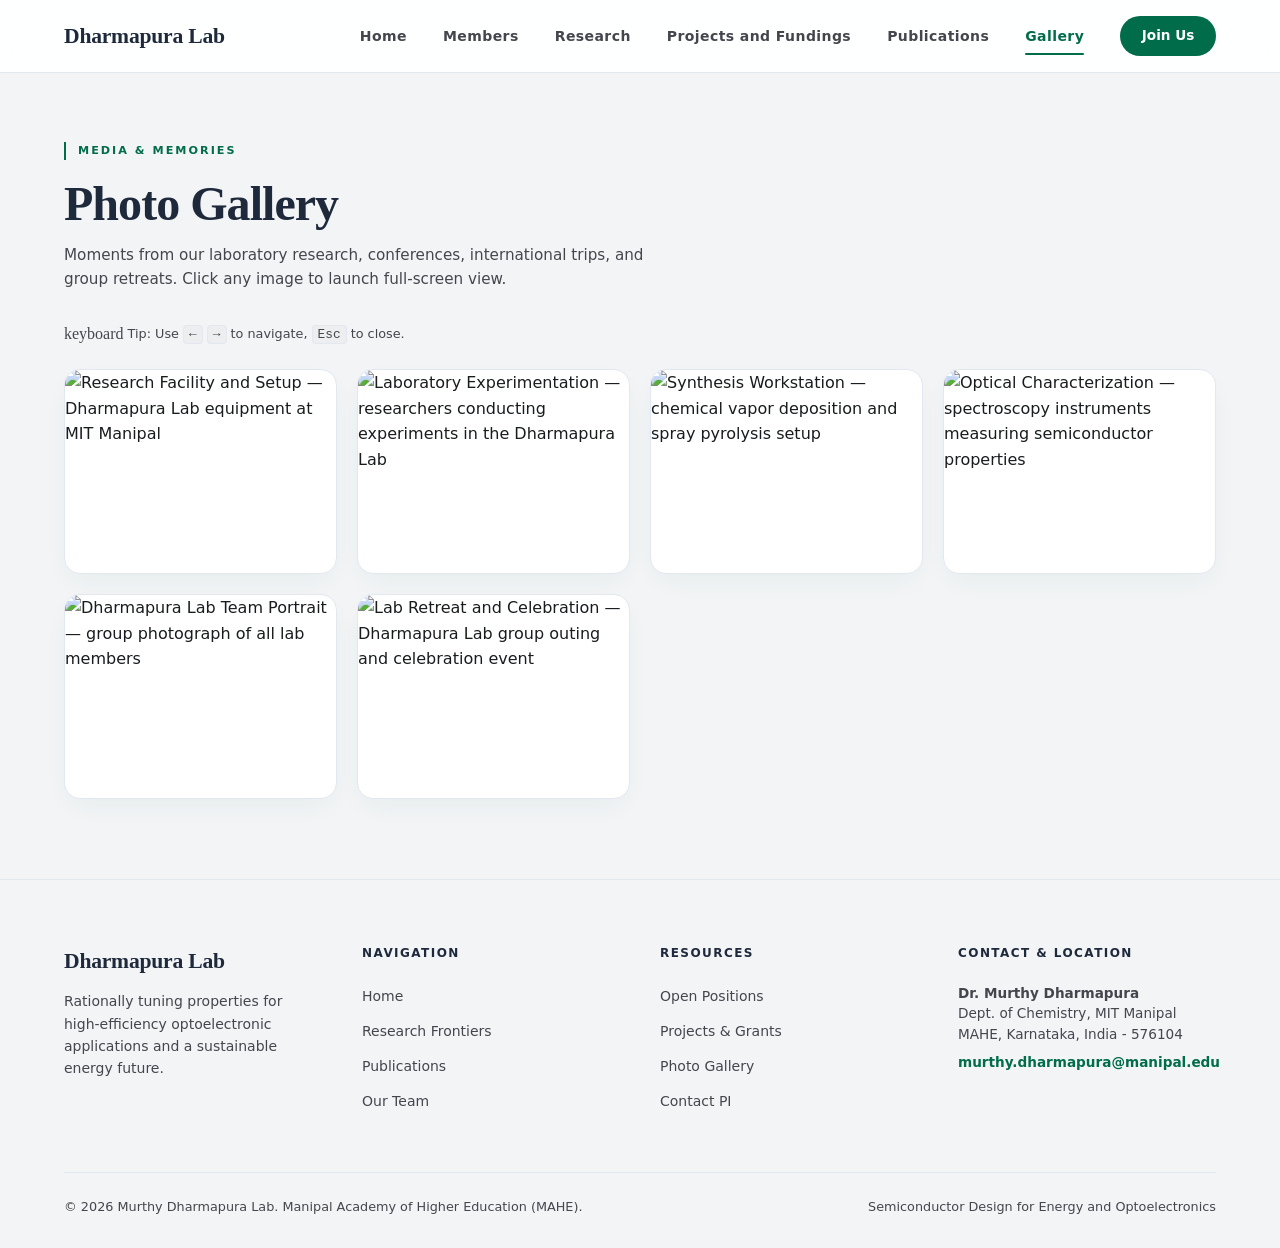
==== pages/gallery/index.html @ b6702433 "feat: initial commit — Dharmapura Lab website with full bug fixes, security hardening, and feature a" ====
<!DOCTYPE html>
<html lang="en">
<head>
  <meta charset="UTF-8"/>
  <meta name="viewport" content="width=device-width, initial-scale=1.0"/>
  <title>Gallery — Dharmapura Lab | MIT Manipal</title>
  <meta name="description" content="Photo gallery of Murthy Dharmapura's semiconductor research lab at MIT Manipal — lab activities, conferences, and team photos."/>

  <!-- Security Headers -->
  <meta http-equiv="Content-Security-Policy" content="default-src 'self'; script-src 'self' 'unsafe-inline'; style-src 'self' 'unsafe-inline' https://fonts.googleapis.com; font-src https://fonts.gstatic.com; img-src 'self' https://cdn.sanity.io data:; connect-src 'none'; frame-ancestors 'none';">
  <meta name="referrer" content="strict-origin-when-cross-origin">
  <meta http-equiv="X-Content-Type-Options" content="nosniff">

  <!-- Favicon -->
  <link rel="icon" href="data:image/svg+xml,<svg xmlns='http://www.w3.org/2000/svg' viewBox='0 0 100 100'><text y='.9em' font-size='90'>🔬</text></svg>">

  <link rel="stylesheet" href="../../design-system/academic-chic.css"/>
  <style>
    .gallery-grid-academic {
      display: grid;
      grid-template-columns: repeat(auto-fill, minmax(260px, 1fr));
      gap: 1.25rem;
      margin-top: 1.5rem;
    }
    .gallery-card {
      background: var(--paper-white);
      border: 1px solid var(--subtle-border);
      border-radius: var(--radius-xl);
      overflow: hidden;
      box-shadow: var(--academic-shadow);
      aspect-ratio: 4/3;
      cursor: zoom-in;
      position: relative;
      transition: all 0.35s ease;
    }
    .gallery-card:hover,
    .gallery-card:focus-within {
      transform: translateY(-4px);
      box-shadow: var(--academic-shadow-hover);
      border-color: rgba(0, 108, 74, 0.3);
    }
    .gallery-card img {
      width: 100%;
      height: 100%;
      object-fit: cover;
      transition: transform 0.5s ease;
      pointer-events: none;
    }
    .gallery-card:hover img,
    .gallery-card:focus-within img {
      transform: scale(1.05);
    }
    .gallery-caption-overlay {
      position: absolute;
      inset: 0;
      background: linear-gradient(180deg, transparent 40%, rgba(30, 41, 59, 0.85) 100%);
      color: white;
      padding: 1rem;
      display: flex;
      align-items: flex-end;
      font-size: 0.85rem;
      font-weight: 500;
      opacity: 0;
      transition: opacity 0.3s ease;
    }
    .gallery-card:hover .gallery-caption-overlay,
    .gallery-card:focus-within .gallery-caption-overlay {
      opacity: 1;
    }
    /* Lightbox nav buttons */
    .lightbox-nav-btn {
      position: absolute;
      top: 50%;
      transform: translateY(-50%);
      background: rgba(255, 255, 255, 0.15);
      color: white;
      border: none;
      border-radius: 50%;
      width: 52px;
      height: 52px;
      cursor: pointer;
      display: flex;
      align-items: center;
      justify-content: center;
      transition: background 0.2s ease;
      z-index: 1001;
    }
    .lightbox-nav-btn:hover { background: rgba(255, 255, 255, 0.3); }
    .lightbox-nav-btn.prev { left: 1rem; }
    .lightbox-nav-btn.next { right: 1rem; }
    @media (max-width: 600px) {
      .lightbox-nav-btn { display: none; }
    }
  </style>
</head>
<body>

  <header id="site-header"></header>

  <main id="main-content">
    <section class="section-padding" style="background: var(--bg-surface-low); padding-top: 8.5rem;">
      <div class="container">
        <span class="tag-label">MEDIA &amp; MEMORIES</span>
        <h1 class="display-lg" style="margin-bottom: 0.75rem;">Photo Gallery</h1>
        <p style="color: var(--on-surface-variant); font-size: 0.95rem; max-width: 600px; margin-bottom: 2rem;">
          Moments from our laboratory research, conferences, international trips, and group retreats. Click any image to launch full-screen view.
        </p>
        <p style="font-size: 0.8rem; color: var(--on-surface-variant); margin-bottom: 1.5rem;">
          <span class="material-symbols-outlined" style="font-size: 16px; vertical-align: middle;">keyboard</span>
          Tip: Use <kbd style="background: var(--bg-surface-container); border: 1px solid var(--subtle-border); border-radius: 4px; padding: 1px 5px;">←</kbd>
          <kbd style="background: var(--bg-surface-container); border: 1px solid var(--subtle-border); border-radius: 4px; padding: 1px 5px;">→</kbd>
          to navigate, <kbd style="background: var(--bg-surface-container); border: 1px solid var(--subtle-border); border-radius: 4px; padding: 1px 5px;">Esc</kbd> to close.
        </p>

        <div class="gallery-grid-academic" id="gallery-grid" role="list">

          <div class="gallery-card" role="listitem" tabindex="0"
               data-index="0"
               data-src="https://cdn.sanity.io/images/kmvatx6v/production/febb09772088d53293e16d1688579e74471a6ec9-13333x7500.png?rect=1667,157,9999,7343&auto=format"
               data-title="Research Facility &amp; Setup">
            <img src="https://cdn.sanity.io/images/kmvatx6v/production/febb09772088d53293e16d1688579e74471a6ec9-13333x7500.png?rect=1667,157,9999,7343&auto=format&w=500"
                 alt="Research Facility and Setup — Dharmapura Lab equipment at MIT Manipal" loading="lazy" />
            <div class="gallery-caption-overlay" aria-hidden="true">Research Facility &amp; Setup</div>
          </div>

          <div class="gallery-card" role="listitem" tabindex="0"
               data-index="1"
               data-src="https://cdn.sanity.io/images/kmvatx6v/production/5f4abe442d6075ab171caa278d6587e5a4b27db3-3242x1795.jpg?auto=format"
               data-title="Laboratory Experimentation">
            <img src="https://cdn.sanity.io/images/kmvatx6v/production/5f4abe442d6075ab171caa278d6587e5a4b27db3-3242x1795.jpg?auto=format&w=500"
                 alt="Laboratory Experimentation — researchers conducting experiments in the Dharmapura Lab" loading="lazy" />
            <div class="gallery-caption-overlay" aria-hidden="true">Laboratory Experimentation</div>
          </div>

          <div class="gallery-card" role="listitem" tabindex="0"
               data-index="2"
               data-src="https://cdn.sanity.io/images/kmvatx6v/production/893e2c91fac6068420e036d14072394b157c0f1d-4096x3072.jpg?rect=449,154,3319,2463&auto=format"
               data-title="Synthesis Workstation">
            <img src="https://cdn.sanity.io/images/kmvatx6v/production/893e2c91fac6068420e036d14072394b157c0f1d-4096x3072.jpg?rect=449,154,3319,2463&auto=format&w=500"
                 alt="Synthesis Workstation — chemical vapor deposition and spray pyrolysis setup" loading="lazy" />
            <div class="gallery-caption-overlay" aria-hidden="true">Synthesis Workstation</div>
          </div>

          <div class="gallery-card" role="listitem" tabindex="0"
               data-index="3"
               data-src="https://cdn.sanity.io/images/kmvatx6v/production/610e4b88500390cf65faca1cd68d4c21c7f9e786-4096x2967.jpg?auto=format"
               data-title="Optical Characterization">
            <img src="https://cdn.sanity.io/images/kmvatx6v/production/610e4b88500390cf65faca1cd68d4c21c7f9e786-4096x2967.jpg?auto=format&w=500"
                 alt="Optical Characterization — spectroscopy instruments measuring semiconductor properties" loading="lazy" />
            <div class="gallery-caption-overlay" aria-hidden="true">Optical Characterization</div>
          </div>

          <div class="gallery-card" role="listitem" tabindex="0"
               data-index="4"
               data-src="https://cdn.sanity.io/images/kmvatx6v/production/78c5cbc66dc3619f49a809a13ab6df6152ab093b-13333x7500.jpg?rect=1256,137,10645,7147&auto=format"
               data-title="Dharmapura Lab Team Portrait">
            <img src="https://cdn.sanity.io/images/kmvatx6v/production/78c5cbc66dc3619f49a809a13ab6df6152ab093b-13333x7500.jpg?rect=1256,137,10645,7147&auto=format&w=500"
                 alt="Dharmapura Lab Team Portrait — group photograph of all lab members" loading="lazy" />
            <div class="gallery-caption-overlay" aria-hidden="true">Dharmapura Lab Team Portrait</div>
          </div>

          <div class="gallery-card" role="listitem" tabindex="0"
               data-index="5"
               data-src="https://cdn.sanity.io/images/kmvatx6v/production/752c6a550edc5ead352f8d37d5605f6e815bed13-13333x7500.jpg?auto=format"
               data-title="Lab Retreat &amp; Celebration">
            <img src="https://cdn.sanity.io/images/kmvatx6v/production/752c6a550edc5ead352f8d37d5605f6e815bed13-13333x7500.jpg?auto=format&w=500"
                 alt="Lab Retreat and Celebration — Dharmapura Lab group outing and celebration event" loading="lazy" />
            <div class="gallery-caption-overlay" aria-hidden="true">Lab Retreat &amp; Celebration</div>
          </div>

        </div>
      </div>
    </section>
  </main>

  <!-- Interactive Lightbox Modal -->
  <div class="lightbox-modal" id="lightbox-modal" role="dialog" aria-modal="true" aria-label="Image viewer">
    <button class="lightbox-close" id="lightbox-close" aria-label="Close image viewer">
      <span class="material-symbols-outlined" style="font-size: 28px;" aria-hidden="true">close</span>
    </button>
    <button class="lightbox-nav-btn prev" id="lightbox-prev" aria-label="Previous image">
      <span class="material-symbols-outlined" style="font-size: 28px;" aria-hidden="true">chevron_left</span>
    </button>
    <div style="position: relative; display: flex; flex-direction: column; align-items: center; max-width: 90vw;">
      <img src="" alt="" class="lightbox-content" id="lightbox-img" />
      <div class="lightbox-caption" id="lightbox-caption" aria-live="polite"></div>
    </div>
    <button class="lightbox-nav-btn next" id="lightbox-next" aria-label="Next image">
      <span class="material-symbols-outlined" style="font-size: 28px;" aria-hidden="true">chevron_right</span>
    </button>
  </div>

  <footer id="site-footer"></footer>

  <script src="../../design-system/shared-nav.js"></script>
  <script>
    document.addEventListener('DOMContentLoaded', function() {
      var cards     = Array.from(document.querySelectorAll('.gallery-card'));
      var modal     = document.getElementById('lightbox-modal');
      var modalImg  = document.getElementById('lightbox-img');
      var caption   = document.getElementById('lightbox-caption');
      var closeBtn  = document.getElementById('lightbox-close');
      var prevBtn   = document.getElementById('lightbox-prev');
      var nextBtn   = document.getElementById('lightbox-next');
      var currentIndex = 0;

      // Allowed CDN origin for security
      var ALLOWED_ORIGIN = 'cdn.sanity.io';

      function isSafeUrl(url) {
        try {
          var parsed = new URL(url);
          return (parsed.protocol === 'https:' && parsed.hostname === ALLOWED_ORIGIN);
        } catch(e) {
          return false;
        }
      }

      function openLightbox(index) {
        var card = cards[index];
        if (!card) return;
        var src   = card.getAttribute('data-src') || '';
        var title = card.getAttribute('data-title') || '';

        // Security: only load from trusted CDN
        if (!isSafeUrl(src)) {
          console.warn('Blocked unsafe lightbox src:', src);
          return;
        }

        currentIndex = index;
        modalImg.src = src;
        modalImg.alt = card.querySelector('img').alt || title;
        // Decode HTML entities for caption text
        var tmpDiv = document.createElement('div');
        tmpDiv.innerHTML = title;
        caption.textContent = tmpDiv.textContent || tmpDiv.innerText || '';

        modal.classList.add('active');
        document.body.style.overflow = 'hidden';
        closeBtn.focus();
      }

      function closeModal() {
        modal.classList.remove('active');
        document.body.style.overflow = '';
        modalImg.src = '';
        modalImg.alt = '';
        caption.textContent = '';
        // Return focus to the last opened card
        if (cards[currentIndex]) { cards[currentIndex].focus(); }
      }

      function prevImage() {
        var newIndex = (currentIndex - 1 + cards.length) % cards.length;
        openLightbox(newIndex);
      }

      function nextImage() {
        var newIndex = (currentIndex + 1) % cards.length;
        openLightbox(newIndex);
      }

      // Open lightbox on click
      cards.forEach(function(card) {
        card.addEventListener('click', function() {
          var idx = parseInt(card.getAttribute('data-index'), 10);
          openLightbox(idx);
        });
        // Allow Enter/Space key on focused card
        card.addEventListener('keydown', function(e) {
          if (e.key === 'Enter' || e.key === ' ') {
            e.preventDefault();
            var idx = parseInt(card.getAttribute('data-index'), 10);
            openLightbox(idx);
          }
        });
      });

      if (closeBtn) closeBtn.addEventListener('click', closeModal);
      if (prevBtn)  prevBtn.addEventListener('click', prevImage);
      if (nextBtn)  nextBtn.addEventListener('click', nextImage);

      // Close when clicking outside the image
      if (modal) {
        modal.addEventListener('click', function(e) {
          if (e.target === modal) closeModal();
        });
      }

      // Keyboard navigation
      document.addEventListener('keydown', function(e) {
        if (!modal.classList.contains('active')) return;
        switch(e.key) {
          case 'Escape':     closeModal(); break;
          case 'ArrowLeft':  prevImage();  break;
          case 'ArrowRight': nextImage();  break;
        }
      });
    });
  </script>
</body>
</html>
---- design-system/academic-chic.css ----
/* ============================================================
   ACADEMIC CHIC DESIGN SYSTEM — DH KMURTHY LAB
   Separate CSS stylesheet for UI/UX Design System
   ============================================================ */

@import url('https://fonts.googleapis.com/css2?family=Playfair+Display:ital,wght@0,400;0,600;0,700;1,400;1,600&family=Inter:wght@300;400;500;600;700&display=swap');
@import url('https://fonts.googleapis.com/css2?family=Material+Symbols+Outlined:wght,FILL@100..700,0..1&display=swap');

:root {
  /* Color Palette */
  --bg-background: #f7f9fb;
  --bg-surface-low: #f2f4f6;
  --bg-surface-lowest: #ffffff;
  --bg-surface-container: #eceef0;
  --bg-surface-high: #e6e8ea;
  
  --slate-heading: #1E293B;
  --primary: #1E293B;
  --secondary: #006c4a;
  --secondary-hover: #005137;
  --secondary-light: #85f8c4;
  --emerald-accent: #10B981;
  --emerald-light: #ecfdf5;
  --emerald-text: #047857;
  
  --on-surface: #191c1e;
  --on-surface-variant: #45464d;
  --subtle-border: #E2E8F0;
  --paper-white: #ffffff;

  /* Typography */
  --font-serif: 'Playfair Display', Georgia, serif;
  --font-sans: 'Inter', system-ui, -apple-system, sans-serif;

  /* Layout */
  --container-max: 1200px;
  --gutter: 1.5rem;
  --section-gap: 5rem;

  /* Radius */
  --radius-sm: 0.25rem;
  --radius-md: 0.5rem;
  --radius-lg: 0.75rem;
  --radius-xl: 1rem;
  --radius-2xl: 1.25rem;
  --radius-full: 9999px;

  /* Shadows */
  --academic-shadow: 0 10px 30px -10px rgba(0, 108, 74, 0.08);
  --academic-shadow-hover: 0 20px 40px -15px rgba(0, 108, 74, 0.15);
}

/* Reset & Core */
*, *::before, *::after {
  box-sizing: border-box;
  margin: 0;
  padding: 0;
}

html {
  scroll-behavior: smooth;
  font-family: var(--font-sans);
  background-color: var(--bg-background);
  color: var(--on-surface);
  line-height: 1.6;
  -webkit-font-smoothing: antialiased;
}

body {
  overflow-x: hidden;
}

a {
  color: inherit;
  text-decoration: none;
  transition: all 0.2s ease;
}

button, input, textarea, select {
  font-family: inherit;
}

.material-symbols-outlined {
  font-variation-settings: 'FILL' 0, 'wght' 400, 'GRAD' 0, 'opsz' 24;
  vertical-align: middle;
  display: inline-block;
  line-height: 1;
}

/* Typography Utility Classes */
.font-serif { font-family: var(--font-serif); }
.font-sans { font-family: var(--font-sans); }

h1, h2, h3, .heading-serif {
  font-family: var(--font-serif);
  color: var(--slate-heading);
}

.display-lg {
  font-family: var(--font-serif);
  font-size: clamp(2.25rem, 5vw, 3rem);
  font-weight: 700;
  line-height: 1.15;
  letter-spacing: -0.02em;
}

.headline-lg {
  font-family: var(--font-serif);
  font-size: clamp(1.75rem, 3.5vw, 2.25rem);
  font-weight: 600;
  line-height: 1.25;
}

.headline-md {
  font-family: var(--font-serif);
  font-size: clamp(1.25rem, 2.5vw, 1.5rem);
  font-weight: 600;
  line-height: 1.35;
}

.text-accent-secondary { color: var(--secondary); }
.text-emerald { color: var(--emerald-accent); }
.text-slate { color: var(--slate-heading); }
.text-variant { color: var(--on-surface-variant); }

/* Layout Helpers */
.container {
  width: 100%;
  max-width: var(--container-max);
  margin: 0 auto;
  padding-left: var(--gutter);
  padding-right: var(--gutter);
}

.section-padding {
  padding-top: var(--section-gap);
  padding-bottom: var(--section-gap);
}

/* Header & Nav */
.header-nav {
  position: fixed;
  top: 0;
  left: 0;
  width: 100%;
  z-index: 100;
  background-color: rgba(255, 255, 255, 0.92);
  backdrop-filter: blur(12px);
  -webkit-backdrop-filter: blur(12px);
  border-bottom: 1px solid var(--subtle-border);
  transition: all 0.3s ease;
}

.header-nav.scrolled {
  box-shadow: 0 4px 20px rgba(0, 0, 0, 0.05);
  padding-top: 0.25rem;
  padding-bottom: 0.25rem;
}

.nav-container {
  display: flex;
  align-items: center;
  justify-content: space-between;
  height: 72px;
}

.brand-logo {
  font-family: var(--font-serif);
  font-size: 1.35rem;
  font-weight: 700;
  color: var(--slate-heading);
  letter-spacing: -0.01em;
}

.nav-links-desktop {
  display: flex;
  align-items: center;
  gap: 2.25rem;
}

.nav-link {
  font-size: 0.875rem;
  font-weight: 600;
  color: var(--on-surface-variant);
  letter-spacing: 0.03em;
  padding: 0.25rem 0;
  position: relative;
}

.nav-link:hover, .nav-link.active {
  color: var(--secondary);
}

.nav-link.active::after {
  content: '';
  position: absolute;
  bottom: -4px;
  left: 0;
  width: 100%;
  height: 2px;
  background-color: var(--secondary);
  border-radius: var(--radius-full);
}

.btn-nav-action {
  background-color: var(--secondary);
  color: white;
  padding: 0.6rem 1.35rem;
  border-radius: var(--radius-full);
  font-size: 0.85rem;
  font-weight: 600;
  border: none;
  cursor: pointer;
  transition: all 0.2s ease;
}

.btn-nav-action:hover {
  background-color: var(--secondary-hover);
  box-shadow: 0 4px 12px rgba(0, 108, 74, 0.2);
}

.mobile-menu-btn {
  display: none;
  background: none;
  border: none;
  color: var(--slate-heading);
  cursor: pointer;
  padding: 0.5rem;
}

.mobile-drawer {
  display: none;
  position: fixed;
  top: 72px;
  left: 0;
  width: 100%;
  background: var(--bg-surface-lowest);
  border-bottom: 1px solid var(--subtle-border);
  box-shadow: 0 10px 25px rgba(0,0,0,0.1);
  padding: 1.5rem;
  flex-direction: column;
  gap: 1.25rem;
  z-index: 99;
}

.mobile-drawer.open {
  display: flex;
}

/* Hero Component */
.hero-section {
  position: relative;
  padding-top: 9.5rem;
  padding-bottom: 6rem;
  background-color: var(--bg-surface-low);
  overflow: hidden;
}

.hero-grid {
  display: grid;
  grid-template-columns: 1fr;
  gap: 3rem;
  align-items: center;
}

@media (min-width: 992px) {
  .hero-grid {
    grid-template-columns: 1.1fr 0.9fr;
  }
  .mobile-menu-btn { display: none; }
}

@media (max-width: 991px) {
  .nav-links-desktop { display: none; }
  .mobile-menu-btn { display: block; }
}

.tag-label {
  display: inline-block;
  color: var(--secondary);
  font-size: 0.7rem;
  font-weight: 700;
  letter-spacing: 0.18em;
  text-transform: uppercase;
  border-left: 2px solid var(--secondary);
  padding-left: 0.75rem;
  margin-bottom: 1rem;
}

.btn-group {
  display: flex;
  flex-wrap: wrap;
  gap: 1rem;
  margin-top: 2rem;
}

.btn-primary {
  background-color: var(--slate-heading);
  color: white;
  padding: 0.85rem 1.85rem;
  border-radius: var(--radius-md);
  font-size: 0.875rem;
  font-weight: 600;
  display: inline-flex;
  align-items: center;
  gap: 0.5rem;
  box-shadow: var(--academic-shadow);
  transition: all 0.25s ease;
}

.btn-primary:hover {
  background-color: var(--secondary);
  transform: translateY(-2px);
  box-shadow: var(--academic-shadow-hover);
}

.btn-secondary-outline {
  border: 1px solid rgba(30, 41, 59, 0.2);
  color: var(--slate-heading);
  padding: 0.85rem 1.85rem;
  border-radius: var(--radius-md);
  font-size: 0.875rem;
  font-weight: 600;
  display: inline-flex;
  align-items: center;
  gap: 0.5rem;
  background: transparent;
  transition: all 0.25s ease;
}

.btn-secondary-outline:hover {
  background-color: rgba(30, 41, 59, 0.05);
}

/* Card & Bento Components */
.hero-image-wrapper {
  position: relative;
  border-radius: var(--radius-xl);
  overflow: hidden;
  border: 10px solid var(--paper-white);
  box-shadow: var(--academic-shadow);
  transform: rotate(-1deg);
  transition: transform 0.5s ease;
}

.hero-image-wrapper:hover {
  transform: rotate(0deg);
}

.announcement-badge {
  position: absolute;
  bottom: -1.5rem;
  left: -1.5rem;
  background: var(--paper-white);
  padding: 1.25rem;
  border-radius: var(--radius-lg);
  box-shadow: var(--academic-shadow-hover);
  border-left: 4px solid var(--emerald-accent);
  max-width: 280px;
  z-index: 10;
}

.bento-grid {
  display: grid;
  grid-template-columns: repeat(12, 1fr);
  gap: 1.5rem;
  margin-top: 2.5rem;
}

.bento-card {
  position: relative;
  border-radius: var(--radius-xl);
  overflow: hidden;
  border: 1px solid var(--subtle-border);
  background-color: var(--paper-white);
  transition: all 0.4s cubic-bezier(0.4, 0, 0.2, 1);
}

.bento-card:hover {
  transform: translateY(-4px);
  box-shadow: var(--academic-shadow-hover);
}

.bento-card-lg {
  grid-column: span 8;
  min-height: 480px;
}

.bento-card-sm {
  grid-column: span 4;
  min-height: 230px;
}

@media (max-width: 991px) {
  .bento-card-lg, .bento-card-sm {
    grid-column: span 12;
  }
}

.bento-card img {
  width: 100%;
  height: 100%;
  object-fit: cover;
  transition: transform 0.7s ease;
}

.bento-card:hover img {
  transform: scale(1.03);
}

.bento-overlay {
  position: absolute;
  inset: 0;
  background: linear-gradient(180deg, rgba(30, 41, 59, 0.1) 0%, rgba(30, 41, 59, 0.85) 100%);
  display: flex;
  flex-direction: column;
  justify-content: flex-end;
  padding: 2rem;
  color: white;
}

/* News List Component */
.news-card {
  background-color: var(--paper-white);
  border: 1px solid var(--subtle-border);
  border-radius: var(--radius-lg);
  padding: 1.5rem 2rem;
  box-shadow: var(--academic-shadow);
  display: flex;
  gap: 1.5rem;
  align-items: center;
  transition: all 0.3s ease;
  margin-bottom: 1rem;
}

.news-card:hover {
  border-color: rgba(0, 108, 74, 0.3);
  transform: translateX(4px);
}

.news-date {
  min-width: 110px;
  flex-shrink: 0;
}

.news-date-day {
  font-family: var(--font-serif);
  font-style: italic;
  color: var(--secondary);
  font-size: 1.15rem;
  font-weight: 600;
}

.news-date-year {
  font-size: 0.65rem;
  text-transform: uppercase;
  letter-spacing: 0.15em;
  font-weight: 700;
  color: var(--on-surface-variant);
}

.badge {
  display: inline-block;
  padding: 0.2rem 0.6rem;
  border-radius: var(--radius-full);
  font-size: 0.65rem;
  font-weight: 700;
  text-transform: uppercase;
  letter-spacing: 0.08em;
  margin-bottom: 0.4rem;
}

.badge-seminar { background: #eff6ff; color: #1d4ed8; border: 1px solid #bfdbfe; }
.badge-achievement { background: var(--emerald-light); color: var(--emerald-text); border: 1px solid #a7f3d0; }
.badge-award { background: #fffbeb; color: #b45309; border: 1px solid #fde68a; }
.badge-publication { background: #f1f5f9; color: #475569; border: 1px solid #cbd5e1; }

/* Contact Section */
.contact-section {
  background-color: var(--slate-heading);
  color: white;
  position: relative;
  overflow: hidden;
}

.contact-grid {
  display: grid;
  grid-template-columns: 1fr;
  gap: 3.5rem;
}

@media (min-width: 992px) {
  .contact-grid {
    grid-template-columns: 1fr 1fr;
  }
}

.form-card {
  background-color: rgba(255, 255, 255, 0.05);
  border: 1px solid rgba(255, 255, 255, 0.12);
  backdrop-filter: blur(16px);
  -webkit-backdrop-filter: blur(16px);
  padding: 2.5rem;
  border-radius: var(--radius-2xl);
}

.form-group {
  margin-bottom: 1.25rem;
}

.form-label {
  display: block;
  font-size: 0.65rem;
  text-transform: uppercase;
  letter-spacing: 0.12em;
  font-weight: 700;
  color: rgba(255, 255, 255, 0.5);
  margin-bottom: 0.4rem;
}

.form-input, .form-textarea, .form-select {
  width: 100%;
  background-color: rgba(255, 255, 255, 0.06);
  border: 1px solid rgba(255, 255, 255, 0.15);
  border-radius: var(--radius-md);
  padding: 0.85rem 1rem;
  color: white;
  font-size: 0.9rem;
  outline: none;
  transition: border-color 0.2s ease, background-color 0.2s ease;
}

.form-select option {
  background-color: var(--slate-heading);
  color: white;
}

.form-input:focus, .form-textarea:focus, .form-select:focus {
  border-color: var(--emerald-accent);
  background-color: rgba(255, 255, 255, 0.09);
}

.form-success-banner {
  background: rgba(16, 185, 129, 0.15);
  border: 1px solid var(--emerald-accent);
  border-radius: var(--radius-lg);
  padding: 1.5rem;
  text-align: center;
  color: white;
  animation: fadeIn 0.4s ease;
}

@keyframes fadeIn {
  from { opacity: 0; transform: translateY(8px); }
  to { opacity: 1; transform: translateY(0); }
}

.btn-submit {
  width: 100%;
  background-color: var(--emerald-accent);
  color: var(--slate-heading);
  border: none;
  padding: 1rem;
  border-radius: var(--radius-md);
  font-weight: 700;
  font-size: 0.9rem;
  cursor: pointer;
  transition: all 0.2s ease;
  margin-top: 0.5rem;
}

.btn-submit:hover {
  background-color: #34d399;
  transform: translateY(-1px);
}

/* Footer Component */
.site-footer {
  background-color: var(--bg-surface-low);
  border-top: 1px solid var(--subtle-border);
  padding: 4rem 0 2rem;
}

.footer-grid {
  display: grid;
  grid-template-columns: repeat(auto-fit, minmax(220px, 1fr));
  gap: 2.5rem;
  margin-bottom: 3rem;
}

.footer-title {
  font-size: 0.75rem;
  font-weight: 700;
  text-transform: uppercase;
  letter-spacing: 0.12em;
  color: var(--slate-heading);
  margin-bottom: 1.25rem;
}

.footer-links {
  list-style: none;
}

.footer-links li {
  margin-bottom: 0.6rem;
}

.footer-links a {
  font-size: 0.875rem;
  color: var(--on-surface-variant);
  font-weight: 500;
}

.footer-links a:hover {
  color: var(--secondary);
}

/* Lightbox Modal */
.lightbox-modal {
  position: fixed;
  inset: 0;
  z-index: 1000;
  background: rgba(15, 23, 42, 0.94);
  backdrop-filter: blur(8px);
  display: flex;
  align-items: center;
  justify-content: center;
  opacity: 0;
  pointer-events: none;
  transition: opacity 0.3s ease;
}

.lightbox-modal.active {
  opacity: 1;
  pointer-events: auto;
}

.lightbox-content {
  max-width: 90vw;
  max-height: 85vh;
  border-radius: var(--radius-lg);
  box-shadow: 0 25px 50px -12px rgba(0, 0, 0, 0.5);
}

.lightbox-close {
  position: absolute;
  top: 1.5rem;
  right: 1.5rem;
  background: rgba(255, 255, 255, 0.15);
  color: white;
  border: none;
  border-radius: 50%;
  width: 44px;
  height: 44px;
  cursor: pointer;
  display: flex;
  align-items: center;
  justify-content: center;
}

.lightbox-close:hover {
  background: rgba(255, 255, 255, 0.3);
}

/* ============================================================
   ANIMATIONS
   ============================================================ */

@keyframes spin {
  from { transform: rotate(0deg); }
  to   { transform: rotate(360deg); }
}

@keyframes fadeInUp {
  from { opacity: 0; transform: translateY(12px); }
  to   { opacity: 1; transform: translateY(0); }
}

.spin {
  animation: spin 0.8s linear infinite;
  display: inline-block;
}

/* ============================================================
   ACCESSIBILITY — Skip Link
   ============================================================ */

.skip-link {
  position: absolute;
  top: -9999px;
  left: 1rem;
  background: var(--secondary);
  color: white;
  padding: 0.6rem 1.2rem;
  border-radius: var(--radius-md);
  font-size: 0.875rem;
  font-weight: 700;
  z-index: 9999;
  text-decoration: none;
  transition: top 0s;
}

.skip-link:focus {
  top: 1rem;
  outline: 3px solid var(--emerald-accent);
  outline-offset: 2px;
}

/* ============================================================
   SCROLL-TO-TOP BUTTON
   ============================================================ */

.scroll-to-top-btn {
  position: fixed;
  bottom: 2rem;
  right: 2rem;
  width: 48px;
  height: 48px;
  background-color: var(--secondary);
  color: white;
  border: none;
  border-radius: var(--radius-full);
  cursor: pointer;
  display: flex;
  align-items: center;
  justify-content: center;
  box-shadow: 0 4px 16px rgba(0, 108, 74, 0.35);
  opacity: 0;
  visibility: hidden;
  transform: translateY(12px);
  transition: opacity 0.3s ease, transform 0.3s ease, visibility 0.3s ease, background-color 0.2s ease;
  z-index: 200;
}

.scroll-to-top-btn.visible {
  opacity: 1;
  visibility: visible;
  transform: translateY(0);
}

.scroll-to-top-btn:hover {
  background-color: var(--secondary-hover);
  box-shadow: 0 6px 20px rgba(0, 108, 74, 0.45);
}

.scroll-to-top-btn:focus {
  outline: 3px solid var(--emerald-accent);
  outline-offset: 2px;
}

/* ============================================================
   LIGHTBOX CAPTION
   ============================================================ */

.lightbox-caption {
  position: absolute;
  bottom: 0;
  left: 0;
  right: 0;
  text-align: center;
  color: rgba(255, 255, 255, 0.9);
  font-size: 0.95rem;
  font-weight: 500;
  padding: 1rem 2rem;
  background: linear-gradient(0deg, rgba(15,23,42,0.7) 0%, transparent 100%);
  pointer-events: none;
}

/* ============================================================
   FORM — HONEYPOT (visually hidden)
   ============================================================ */

.hp-field {
  position: absolute;
  width: 1px;
  height: 1px;
  margin: -1px;
  padding: 0;
  overflow: hidden;
  clip: rect(0,0,0,0);
  white-space: nowrap;
  border: 0;
  opacity: 0;
  pointer-events: none;
}

/* ============================================================
   FOCUS VISIBILITY — Global
   ============================================================ */

:focus-visible {
  outline: 3px solid var(--emerald-accent);
  outline-offset: 3px;
  border-radius: var(--radius-sm);
}
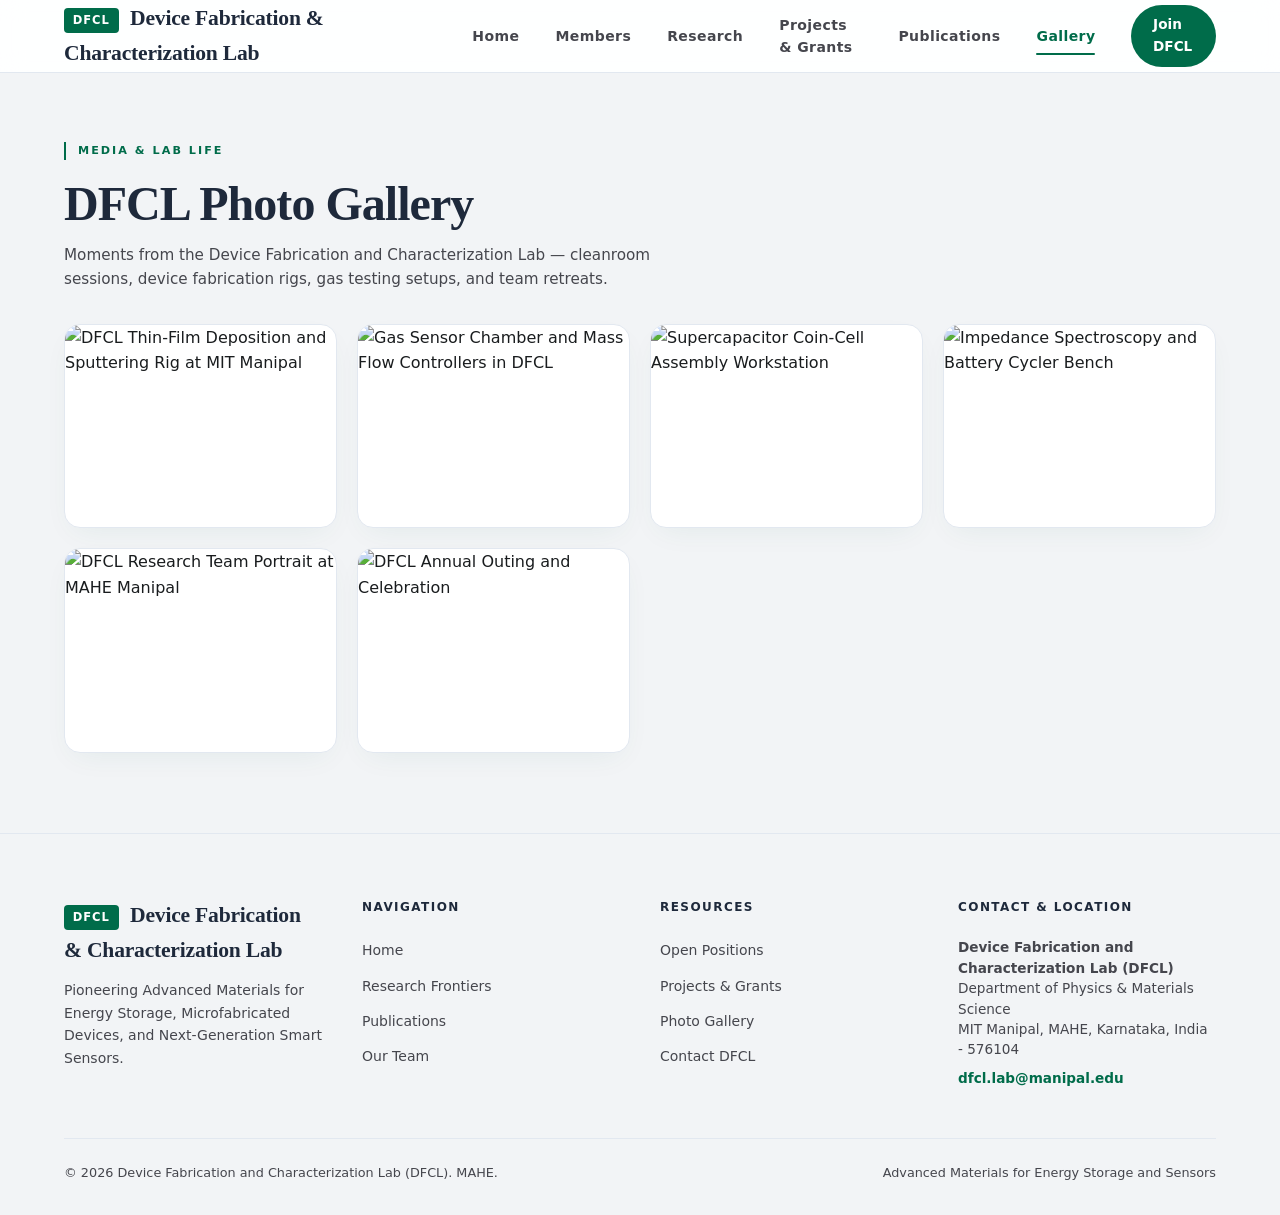
==== commit 3c041eae: "rebrand: update to Device Fabrication and Characterization Lab (DFCL) & Advanced Materials for Energ" ====
--- a/pages/gallery/index.html
+++ b/pages/gallery/index.html
@@ -3,16 +3,16 @@
 <head>
   <meta charset="UTF-8"/>
   <meta name="viewport" content="width=device-width, initial-scale=1.0"/>
-  <title>Gallery — Dharmapura Lab | MIT Manipal</title>
-  <meta name="description" content="Photo gallery of Murthy Dharmapura's semiconductor research lab at MIT Manipal — lab activities, conferences, and team photos."/>
+  <title>Gallery — Device Fabrication and Characterization Lab (DFCL) | MIT Manipal</title>
+  <meta name="description" content="Photo gallery of Device Fabrication and Characterization Lab (DFCL) at MIT Manipal — cleanrooms, equipment, and research team."/>
 
   <!-- Security Headers -->
-  <meta http-equiv="Content-Security-Policy" content="default-src 'self'; script-src 'self' 'unsafe-inline'; style-src 'self' 'unsafe-inline' https://fonts.googleapis.com; font-src https://fonts.gstatic.com; img-src 'self' https://cdn.sanity.io data:; connect-src 'none'; frame-ancestors 'none';">
+  <meta http-equiv="Content-Security-Policy" content="default-src 'self'; script-src 'self' 'unsafe-inline'; style-src 'self' 'unsafe-inline' https://fonts.googleapis.com; font-src https://fonts.gstatic.com; img-src 'self' https://cdn.sanity.io https://api.dicebear.com data:; connect-src 'none'; frame-ancestors 'none';">
   <meta name="referrer" content="strict-origin-when-cross-origin">
   <meta http-equiv="X-Content-Type-Options" content="nosniff">
 
   <!-- Favicon -->
-  <link rel="icon" href="data:image/svg+xml,<svg xmlns='http://www.w3.org/2000/svg' viewBox='0 0 100 100'><text y='.9em' font-size='90'>🔬</text></svg>">
+  <link rel="icon" href="data:image/svg+xml,<svg xmlns='http://www.w3.org/2000/svg' viewBox='0 0 100 100'><text y='.9em' font-size='90'>⚡</text></svg>">
 
   <link rel="stylesheet" href="../../design-system/academic-chic.css"/>
   <style>
@@ -67,7 +67,6 @@
     .gallery-card:focus-within .gallery-caption-overlay {
       opacity: 1;
     }
-    /* Lightbox nav buttons */
     .lightbox-nav-btn {
       position: absolute;
       top: 50%;
@@ -100,16 +99,10 @@
   <main id="main-content">
     <section class="section-padding" style="background: var(--bg-surface-low); padding-top: 8.5rem;">
       <div class="container">
-        <span class="tag-label">MEDIA &amp; MEMORIES</span>
-        <h1 class="display-lg" style="margin-bottom: 0.75rem;">Photo Gallery</h1>
+        <span class="tag-label">MEDIA &amp; LAB LIFE</span>
+        <h1 class="display-lg" style="margin-bottom: 0.75rem;">DFCL Photo Gallery</h1>
         <p style="color: var(--on-surface-variant); font-size: 0.95rem; max-width: 600px; margin-bottom: 2rem;">
-          Moments from our laboratory research, conferences, international trips, and group retreats. Click any image to launch full-screen view.
-        </p>
-        <p style="font-size: 0.8rem; color: var(--on-surface-variant); margin-bottom: 1.5rem;">
-          <span class="material-symbols-outlined" style="font-size: 16px; vertical-align: middle;">keyboard</span>
-          Tip: Use <kbd style="background: var(--bg-surface-container); border: 1px solid var(--subtle-border); border-radius: 4px; padding: 1px 5px;">←</kbd>
-          <kbd style="background: var(--bg-surface-container); border: 1px solid var(--subtle-border); border-radius: 4px; padding: 1px 5px;">→</kbd>
-          to navigate, <kbd style="background: var(--bg-surface-container); border: 1px solid var(--subtle-border); border-radius: 4px; padding: 1px 5px;">Esc</kbd> to close.
+          Moments from the Device Fabrication and Characterization Lab — cleanroom sessions, device fabrication rigs, gas testing setups, and team retreats.
         </p>
 
         <div class="gallery-grid-academic" id="gallery-grid" role="list">
@@ -117,55 +110,55 @@
           <div class="gallery-card" role="listitem" tabindex="0"
                data-index="0"
                data-src="https://cdn.sanity.io/images/kmvatx6v/production/febb09772088d53293e16d1688579e74471a6ec9-13333x7500.png?rect=1667,157,9999,7343&auto=format"
-               data-title="Research Facility &amp; Setup">
+               data-title="DFCL Thin-Film Deposition &amp; Sputtering Rig">
             <img src="https://cdn.sanity.io/images/kmvatx6v/production/febb09772088d53293e16d1688579e74471a6ec9-13333x7500.png?rect=1667,157,9999,7343&auto=format&w=500"
-                 alt="Research Facility and Setup — Dharmapura Lab equipment at MIT Manipal" loading="lazy" />
-            <div class="gallery-caption-overlay" aria-hidden="true">Research Facility &amp; Setup</div>
+                 alt="DFCL Thin-Film Deposition and Sputtering Rig at MIT Manipal" loading="lazy" />
+            <div class="gallery-caption-overlay" aria-hidden="true">Thin-Film Deposition &amp; Sputtering Rig</div>
           </div>
 
           <div class="gallery-card" role="listitem" tabindex="0"
                data-index="1"
                data-src="https://cdn.sanity.io/images/kmvatx6v/production/5f4abe442d6075ab171caa278d6587e5a4b27db3-3242x1795.jpg?auto=format"
-               data-title="Laboratory Experimentation">
+               data-title="Gas Sensor Chamber &amp; MFC Rigs">
             <img src="https://cdn.sanity.io/images/kmvatx6v/production/5f4abe442d6075ab171caa278d6587e5a4b27db3-3242x1795.jpg?auto=format&w=500"
-                 alt="Laboratory Experimentation — researchers conducting experiments in the Dharmapura Lab" loading="lazy" />
-            <div class="gallery-caption-overlay" aria-hidden="true">Laboratory Experimentation</div>
+                 alt="Gas Sensor Chamber and Mass Flow Controllers in DFCL" loading="lazy" />
+            <div class="gallery-caption-overlay" aria-hidden="true">Gas Sensor Chamber &amp; MFC Rigs</div>
           </div>
 
           <div class="gallery-card" role="listitem" tabindex="0"
                data-index="2"
                data-src="https://cdn.sanity.io/images/kmvatx6v/production/893e2c91fac6068420e036d14072394b157c0f1d-4096x3072.jpg?rect=449,154,3319,2463&auto=format"
-               data-title="Synthesis Workstation">
+               data-title="Supercapacitor Coin-Cell Assembly Workstation">
             <img src="https://cdn.sanity.io/images/kmvatx6v/production/893e2c91fac6068420e036d14072394b157c0f1d-4096x3072.jpg?rect=449,154,3319,2463&auto=format&w=500"
-                 alt="Synthesis Workstation — chemical vapor deposition and spray pyrolysis setup" loading="lazy" />
-            <div class="gallery-caption-overlay" aria-hidden="true">Synthesis Workstation</div>
+                 alt="Supercapacitor Coin-Cell Assembly Workstation" loading="lazy" />
+            <div class="gallery-caption-overlay" aria-hidden="true">Coin-Cell Assembly Workstation</div>
           </div>
 
           <div class="gallery-card" role="listitem" tabindex="0"
                data-index="3"
                data-src="https://cdn.sanity.io/images/kmvatx6v/production/610e4b88500390cf65faca1cd68d4c21c7f9e786-4096x2967.jpg?auto=format"
-               data-title="Optical Characterization">
+               data-title="Impedance Spectroscopy &amp; Battery Cycler Bench">
             <img src="https://cdn.sanity.io/images/kmvatx6v/production/610e4b88500390cf65faca1cd68d4c21c7f9e786-4096x2967.jpg?auto=format&w=500"
-                 alt="Optical Characterization — spectroscopy instruments measuring semiconductor properties" loading="lazy" />
-            <div class="gallery-caption-overlay" aria-hidden="true">Optical Characterization</div>
+                 alt="Impedance Spectroscopy and Battery Cycler Bench" loading="lazy" />
+            <div class="gallery-caption-overlay" aria-hidden="true">Impedance Spectroscopy &amp; Cycler Bench</div>
           </div>
 
           <div class="gallery-card" role="listitem" tabindex="0"
                data-index="4"
                data-src="https://cdn.sanity.io/images/kmvatx6v/production/78c5cbc66dc3619f49a809a13ab6df6152ab093b-13333x7500.jpg?rect=1256,137,10645,7147&auto=format"
-               data-title="Dharmapura Lab Team Portrait">
+               data-title="DFCL Research Team Portrait">
             <img src="https://cdn.sanity.io/images/kmvatx6v/production/78c5cbc66dc3619f49a809a13ab6df6152ab093b-13333x7500.jpg?rect=1256,137,10645,7147&auto=format&w=500"
-                 alt="Dharmapura Lab Team Portrait — group photograph of all lab members" loading="lazy" />
-            <div class="gallery-caption-overlay" aria-hidden="true">Dharmapura Lab Team Portrait</div>
+                 alt="DFCL Research Team Portrait at MAHE Manipal" loading="lazy" />
+            <div class="gallery-caption-overlay" aria-hidden="true">DFCL Research Team Portrait</div>
           </div>
 
           <div class="gallery-card" role="listitem" tabindex="0"
                data-index="5"
                data-src="https://cdn.sanity.io/images/kmvatx6v/production/752c6a550edc5ead352f8d37d5605f6e815bed13-13333x7500.jpg?auto=format"
-               data-title="Lab Retreat &amp; Celebration">
+               data-title="DFCL Annual Outing &amp; Celebration">
             <img src="https://cdn.sanity.io/images/kmvatx6v/production/752c6a550edc5ead352f8d37d5605f6e815bed13-13333x7500.jpg?auto=format&w=500"
-                 alt="Lab Retreat and Celebration — Dharmapura Lab group outing and celebration event" loading="lazy" />
-            <div class="gallery-caption-overlay" aria-hidden="true">Lab Retreat &amp; Celebration</div>
+                 alt="DFCL Annual Outing and Celebration" loading="lazy" />
+            <div class="gallery-caption-overlay" aria-hidden="true">DFCL Annual Outing &amp; Celebration</div>
           </div>
 
         </div>
@@ -204,7 +197,6 @@
       var nextBtn   = document.getElementById('lightbox-next');
       var currentIndex = 0;
 
-      // Allowed CDN origin for security
       var ALLOWED_ORIGIN = 'cdn.sanity.io';
 
       function isSafeUrl(url) {
@@ -222,7 +214,6 @@
         var src   = card.getAttribute('data-src') || '';
         var title = card.getAttribute('data-title') || '';
 
-        // Security: only load from trusted CDN
         if (!isSafeUrl(src)) {
           console.warn('Blocked unsafe lightbox src:', src);
           return;
@@ -231,7 +222,6 @@
         currentIndex = index;
         modalImg.src = src;
         modalImg.alt = card.querySelector('img').alt || title;
-        // Decode HTML entities for caption text
         var tmpDiv = document.createElement('div');
         tmpDiv.innerHTML = title;
         caption.textContent = tmpDiv.textContent || tmpDiv.innerText || '';
@@ -247,7 +237,6 @@
         modalImg.src = '';
         modalImg.alt = '';
         caption.textContent = '';
-        // Return focus to the last opened card
         if (cards[currentIndex]) { cards[currentIndex].focus(); }
       }
 
@@ -261,13 +250,11 @@
         openLightbox(newIndex);
       }
 
-      // Open lightbox on click
       cards.forEach(function(card) {
         card.addEventListener('click', function() {
           var idx = parseInt(card.getAttribute('data-index'), 10);
           openLightbox(idx);
         });
-        // Allow Enter/Space key on focused card
         card.addEventListener('keydown', function(e) {
           if (e.key === 'Enter' || e.key === ' ') {
             e.preventDefault();
@@ -281,14 +268,12 @@
       if (prevBtn)  prevBtn.addEventListener('click', prevImage);
       if (nextBtn)  nextBtn.addEventListener('click', nextImage);
 
-      // Close when clicking outside the image
       if (modal) {
         modal.addEventListener('click', function(e) {
           if (e.target === modal) closeModal();
         });
       }
 
-      // Keyboard navigation
       document.addEventListener('keydown', function(e) {
         if (!modal.classList.contains('active')) return;
         switch(e.key) {
--- a/design-system/academic-chic.css
+++ b/design-system/academic-chic.css
@@ -663,6 +663,92 @@
 }
 
 /* ============================================================
+   BRAND BADGE & DFCL UTILITIES
+   ============================================================ */
+
+.brand-badge {
+  display: inline-block;
+  background: var(--secondary);
+  color: #ffffff;
+  font-family: var(--font-sans);
+  font-size: 0.72rem;
+  font-weight: 800;
+  letter-spacing: 0.08em;
+  padding: 0.2rem 0.55rem;
+  border-radius: var(--radius-sm);
+  margin-right: 0.4rem;
+  vertical-align: middle;
+}
+
+/* ============================================================
+   ANIMATED AVATAR PLACEHOLDERS
+   ============================================================ */
+
+.member-avatar-container {
+  width: 100%;
+  height: 280px;
+  background: linear-gradient(135deg, #eef2f7 0%, #e2e8f0 100%);
+  display: flex;
+  align-items: center;
+  justify-content: center;
+  position: relative;
+  overflow: hidden;
+}
+
+.member-avatar-container::before {
+  content: '';
+  position: absolute;
+  top: -50%;
+  left: -50%;
+  width: 200%;
+  height: 200%;
+  background: radial-gradient(circle, rgba(16, 185, 129, 0.08) 0%, transparent 60%);
+  animation: pulseGlow 6s ease-in-out infinite alternate;
+}
+
+@keyframes pulseGlow {
+  0% { transform: scale(0.9) rotate(0deg); opacity: 0.5; }
+  100% { transform: scale(1.15) rotate(15deg); opacity: 0.9; }
+}
+
+.avatar-svg-animated {
+  width: 170px;
+  height: 170px;
+  z-index: 2;
+  filter: drop-shadow(0 8px 16px rgba(0, 108, 74, 0.12));
+  transition: transform 0.4s cubic-bezier(0.34, 1.56, 0.64, 1);
+}
+
+.member-profile-card:hover .avatar-svg-animated {
+  transform: scale(1.08) translateY(-4px);
+}
+
+.gender-badge {
+  position: absolute;
+  bottom: 0.75rem;
+  right: 0.75rem;
+  font-size: 0.7rem;
+  font-weight: 700;
+  padding: 0.2rem 0.55rem;
+  border-radius: var(--radius-full);
+  z-index: 3;
+  letter-spacing: 0.05em;
+  text-transform: uppercase;
+}
+
+.gender-badge-male {
+  background: #ebf8ff;
+  color: #2b6cb0;
+  border: 1px solid #bee3f8;
+}
+
+.gender-badge-female {
+  background: #fff5f5;
+  color: #c53030;
+  border: 1px solid #fed7d7;
+}
+
+/* ============================================================
    ANIMATIONS
    ============================================================ */
 
@@ -794,3 +880,4 @@
   border-radius: var(--radius-sm);
 }
 
+
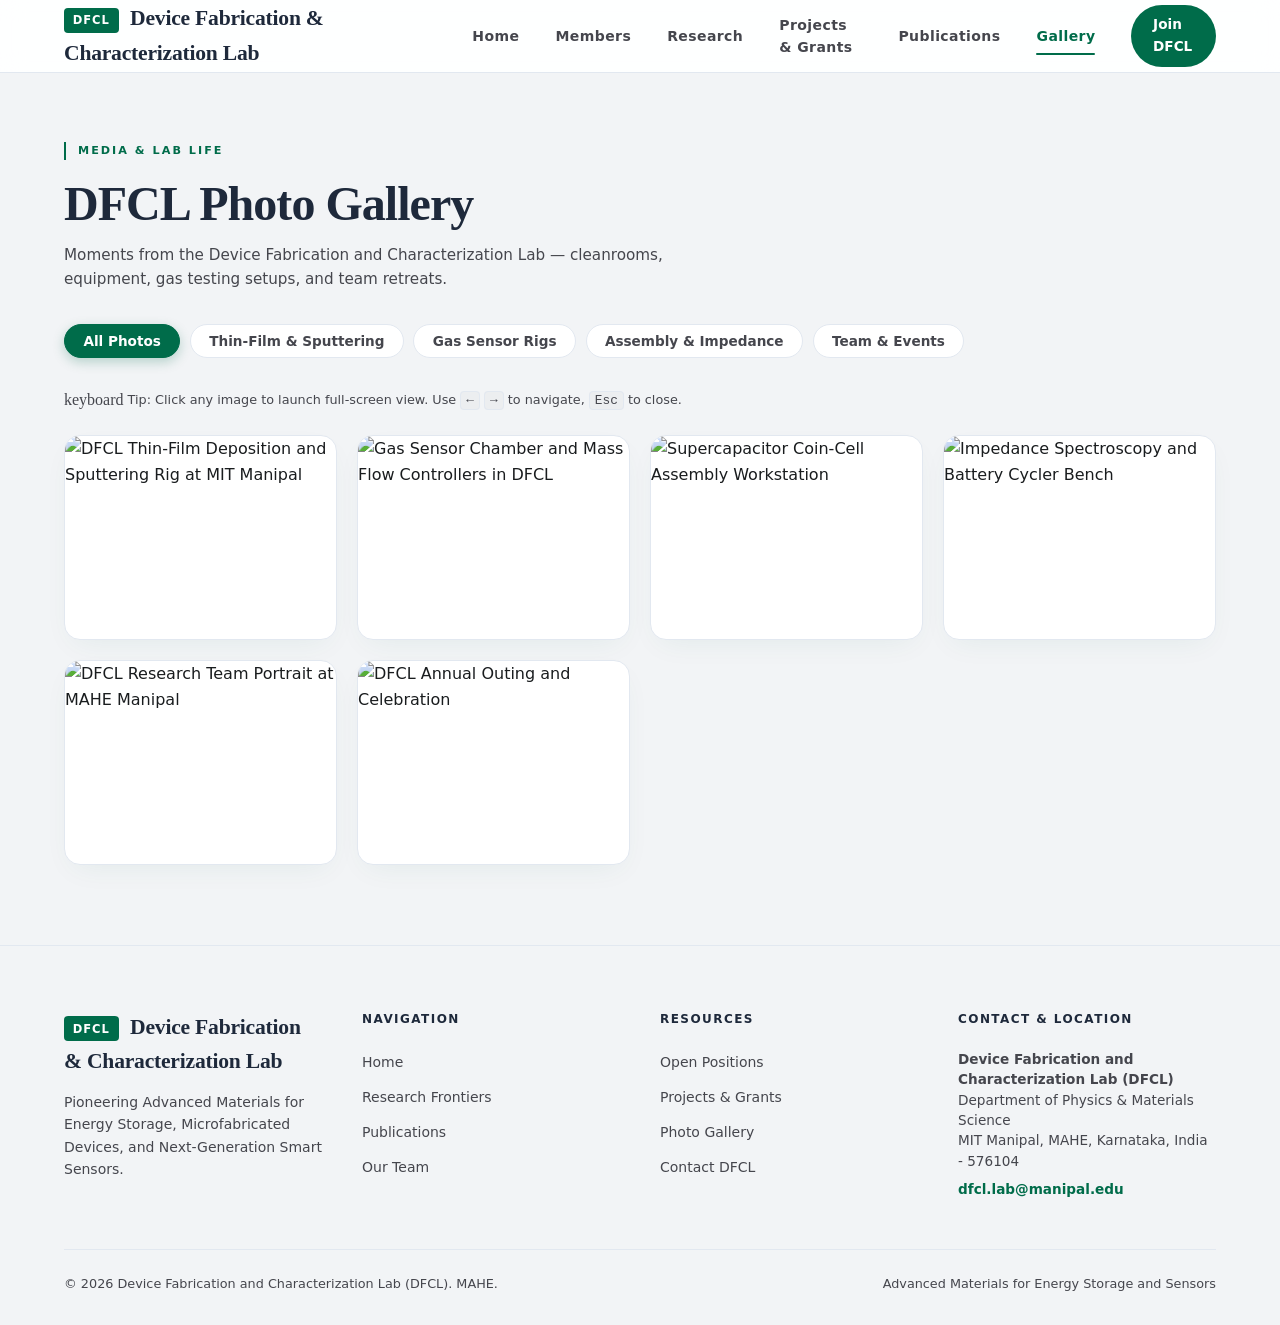
==== commit 0a71a95b: "feat: fine-tune DFCL website UI/UX & add interactive filtering features - Added interactive member c" ====
--- a/pages/gallery/index.html
+++ b/pages/gallery/index.html
@@ -102,13 +102,28 @@
         <span class="tag-label">MEDIA &amp; LAB LIFE</span>
         <h1 class="display-lg" style="margin-bottom: 0.75rem;">DFCL Photo Gallery</h1>
         <p style="color: var(--on-surface-variant); font-size: 0.95rem; max-width: 600px; margin-bottom: 2rem;">
-          Moments from the Device Fabrication and Characterization Lab — cleanroom sessions, device fabrication rigs, gas testing setups, and team retreats.
+          Moments from the Device Fabrication and Characterization Lab — cleanrooms, equipment, gas testing setups, and team retreats.
         </p>
 
+        <!-- Category Filter Chips -->
+        <div class="filter-bar-container" role="tablist" aria-label="Filter photo gallery">
+          <button type="button" class="filter-chip-btn active" data-gallery-filter="all">All Photos</button>
+          <button type="button" class="filter-chip-btn" data-gallery-filter="sputtering">Thin-Film &amp; Sputtering</button>
+          <button type="button" class="filter-chip-btn" data-gallery-filter="sensors">Gas Sensor Rigs</button>
+          <button type="button" class="filter-chip-btn" data-gallery-filter="battery">Assembly &amp; Impedance</button>
+          <button type="button" class="filter-chip-btn" data-gallery-filter="team">Team &amp; Events</button>
+        </div>
+
+        <p style="font-size: 0.8rem; color: var(--on-surface-variant); margin-top: 0.5rem; margin-bottom: 1.5rem;">
+          <span class="material-symbols-outlined" style="font-size: 16px; vertical-align: middle;">keyboard</span>
+          Tip: Click any image to launch full-screen view. Use <kbd style="background: var(--bg-surface-container); border: 1px solid var(--subtle-border); border-radius: 4px; padding: 1px 5px;">←</kbd>
+          <kbd style="background: var(--bg-surface-container); border: 1px solid var(--subtle-border); border-radius: 4px; padding: 1px 5px;">→</kbd> to navigate, <kbd style="background: var(--bg-surface-container); border: 1px solid var(--subtle-border); border-radius: 4px; padding: 1px 5px;">Esc</kbd> to close.
+        </p>
+
         <div class="gallery-grid-academic" id="gallery-grid" role="list">
 
-          <div class="gallery-card" role="listitem" tabindex="0"
-               data-index="0"
+          <div class="gallery-card filterable-item" role="listitem" tabindex="0"
+               data-category="sputtering"
                data-src="https://cdn.sanity.io/images/kmvatx6v/production/febb09772088d53293e16d1688579e74471a6ec9-13333x7500.png?rect=1667,157,9999,7343&auto=format"
                data-title="DFCL Thin-Film Deposition &amp; Sputtering Rig">
             <img src="https://cdn.sanity.io/images/kmvatx6v/production/febb09772088d53293e16d1688579e74471a6ec9-13333x7500.png?rect=1667,157,9999,7343&auto=format&w=500"
@@ -116,8 +131,8 @@
             <div class="gallery-caption-overlay" aria-hidden="true">Thin-Film Deposition &amp; Sputtering Rig</div>
           </div>
 
-          <div class="gallery-card" role="listitem" tabindex="0"
-               data-index="1"
+          <div class="gallery-card filterable-item" role="listitem" tabindex="0"
+               data-category="sensors"
                data-src="https://cdn.sanity.io/images/kmvatx6v/production/5f4abe442d6075ab171caa278d6587e5a4b27db3-3242x1795.jpg?auto=format"
                data-title="Gas Sensor Chamber &amp; MFC Rigs">
             <img src="https://cdn.sanity.io/images/kmvatx6v/production/5f4abe442d6075ab171caa278d6587e5a4b27db3-3242x1795.jpg?auto=format&w=500"
@@ -125,8 +140,8 @@
             <div class="gallery-caption-overlay" aria-hidden="true">Gas Sensor Chamber &amp; MFC Rigs</div>
           </div>
 
-          <div class="gallery-card" role="listitem" tabindex="0"
-               data-index="2"
+          <div class="gallery-card filterable-item" role="listitem" tabindex="0"
+               data-category="battery"
                data-src="https://cdn.sanity.io/images/kmvatx6v/production/893e2c91fac6068420e036d14072394b157c0f1d-4096x3072.jpg?rect=449,154,3319,2463&auto=format"
                data-title="Supercapacitor Coin-Cell Assembly Workstation">
             <img src="https://cdn.sanity.io/images/kmvatx6v/production/893e2c91fac6068420e036d14072394b157c0f1d-4096x3072.jpg?rect=449,154,3319,2463&auto=format&w=500"
@@ -134,8 +149,8 @@
             <div class="gallery-caption-overlay" aria-hidden="true">Coin-Cell Assembly Workstation</div>
           </div>
 
-          <div class="gallery-card" role="listitem" tabindex="0"
-               data-index="3"
+          <div class="gallery-card filterable-item" role="listitem" tabindex="0"
+               data-category="battery"
                data-src="https://cdn.sanity.io/images/kmvatx6v/production/610e4b88500390cf65faca1cd68d4c21c7f9e786-4096x2967.jpg?auto=format"
                data-title="Impedance Spectroscopy &amp; Battery Cycler Bench">
             <img src="https://cdn.sanity.io/images/kmvatx6v/production/610e4b88500390cf65faca1cd68d4c21c7f9e786-4096x2967.jpg?auto=format&w=500"
@@ -143,8 +158,8 @@
             <div class="gallery-caption-overlay" aria-hidden="true">Impedance Spectroscopy &amp; Cycler Bench</div>
           </div>
 
-          <div class="gallery-card" role="listitem" tabindex="0"
-               data-index="4"
+          <div class="gallery-card filterable-item" role="listitem" tabindex="0"
+               data-category="team"
                data-src="https://cdn.sanity.io/images/kmvatx6v/production/78c5cbc66dc3619f49a809a13ab6df6152ab093b-13333x7500.jpg?rect=1256,137,10645,7147&auto=format"
                data-title="DFCL Research Team Portrait">
             <img src="https://cdn.sanity.io/images/kmvatx6v/production/78c5cbc66dc3619f49a809a13ab6df6152ab093b-13333x7500.jpg?rect=1256,137,10645,7147&auto=format&w=500"
@@ -152,8 +167,8 @@
             <div class="gallery-caption-overlay" aria-hidden="true">DFCL Research Team Portrait</div>
           </div>
 
-          <div class="gallery-card" role="listitem" tabindex="0"
-               data-index="5"
+          <div class="gallery-card filterable-item" role="listitem" tabindex="0"
+               data-category="team"
                data-src="https://cdn.sanity.io/images/kmvatx6v/production/752c6a550edc5ead352f8d37d5605f6e815bed13-13333x7500.jpg?auto=format"
                data-title="DFCL Annual Outing &amp; Celebration">
             <img src="https://cdn.sanity.io/images/kmvatx6v/production/752c6a550edc5ead352f8d37d5605f6e815bed13-13333x7500.jpg?auto=format&w=500"
@@ -188,15 +203,17 @@
   <script src="../../design-system/shared-nav.js"></script>
   <script>
     document.addEventListener('DOMContentLoaded', function() {
-      var cards     = Array.from(document.querySelectorAll('.gallery-card'));
+      var allCards  = Array.from(document.querySelectorAll('.gallery-card'));
+      var filterBtns = document.querySelectorAll('[data-gallery-filter]');
       var modal     = document.getElementById('lightbox-modal');
       var modalImg  = document.getElementById('lightbox-img');
       var caption   = document.getElementById('lightbox-caption');
       var closeBtn  = document.getElementById('lightbox-close');
       var prevBtn   = document.getElementById('lightbox-prev');
       var nextBtn   = document.getElementById('lightbox-next');
+
+      var visibleCards = allCards;
       var currentIndex = 0;
-
       var ALLOWED_ORIGIN = 'cdn.sanity.io';
 
       function isSafeUrl(url) {
@@ -208,9 +225,24 @@
         }
       }
 
+      function updateVisibleCards(filter) {
+        visibleCards = allCards.filter(function(card) {
+          var category = card.getAttribute('data-category');
+          if (filter === 'all' || category === filter) {
+            card.classList.remove('hidden-item');
+            return true;
+          } else {
+            card.classList.add('hidden-item');
+            return false;
+          }
+        });
+      }
+
       function openLightbox(index) {
-        var card = cards[index];
+        if (visibleCards.length === 0) return;
+        var card = visibleCards[index];
         if (!card) return;
+
         var src   = card.getAttribute('data-src') || '';
         var title = card.getAttribute('data-title') || '';
 
@@ -237,29 +269,40 @@
         modalImg.src = '';
         modalImg.alt = '';
         caption.textContent = '';
-        if (cards[currentIndex]) { cards[currentIndex].focus(); }
+        if (visibleCards[currentIndex]) { visibleCards[currentIndex].focus(); }
       }
 
       function prevImage() {
-        var newIndex = (currentIndex - 1 + cards.length) % cards.length;
+        if (visibleCards.length === 0) return;
+        var newIndex = (currentIndex - 1 + visibleCards.length) % visibleCards.length;
         openLightbox(newIndex);
       }
 
       function nextImage() {
-        var newIndex = (currentIndex + 1) % cards.length;
+        if (visibleCards.length === 0) return;
+        var newIndex = (currentIndex + 1) % visibleCards.length;
         openLightbox(newIndex);
       }
 
-      cards.forEach(function(card) {
+      filterBtns.forEach(function(btn) {
+        btn.addEventListener('click', function() {
+          var filter = btn.getAttribute('data-gallery-filter');
+          filterBtns.forEach(function(b) { b.classList.remove('active'); });
+          btn.classList.add('active');
+          updateVisibleCards(filter);
+        });
+      });
+
+      allCards.forEach(function(card) {
         card.addEventListener('click', function() {
-          var idx = parseInt(card.getAttribute('data-index'), 10);
-          openLightbox(idx);
+          var idx = visibleCards.indexOf(card);
+          if (idx !== -1) openLightbox(idx);
         });
         card.addEventListener('keydown', function(e) {
           if (e.key === 'Enter' || e.key === ' ') {
             e.preventDefault();
-            var idx = parseInt(card.getAttribute('data-index'), 10);
-            openLightbox(idx);
+            var idx = visibleCards.indexOf(card);
+            if (idx !== -1) openLightbox(idx);
           }
         });
       });
--- a/design-system/academic-chic.css
+++ b/design-system/academic-chic.css
@@ -1,6 +1,6 @@
 /* ============================================================
-   ACADEMIC CHIC DESIGN SYSTEM — DH KMURTHY LAB
-   Separate CSS stylesheet for UI/UX Design System
+   ACADEMIC CHIC DESIGN SYSTEM — DFCL LAB (MIT MANIPAL)
+   Standalone CSS stylesheet for UI/UX Design System
    ============================================================ */
 
 @import url('https://fonts.googleapis.com/css2?family=Playfair+Display:ital,wght@0,400;0,600;0,700;1,400;1,600&family=Inter:wght@300;400;500;600;700&display=swap');
@@ -749,6 +749,89 @@
 }
 
 /* ============================================================
+   INTERACTIVE FILTER BARS & SEARCH UTILITIES
+   ============================================================ */
+
+.filter-bar-container {
+  display: flex;
+  flex-wrap: wrap;
+  align-items: center;
+  gap: 0.6rem;
+  margin-bottom: 2rem;
+}
+
+.filter-chip-btn {
+  background: var(--paper-white);
+  color: var(--on-surface-variant);
+  border: 1px solid var(--subtle-border);
+  padding: 0.5rem 1.15rem;
+  border-radius: var(--radius-full);
+  font-size: 0.85rem;
+  font-weight: 600;
+  cursor: pointer;
+  transition: all 0.25s ease;
+  user-select: none;
+}
+
+.filter-chip-btn:hover {
+  border-color: var(--secondary);
+  color: var(--secondary);
+  background: var(--bg-surface-low);
+}
+
+.filter-chip-btn.active {
+  background: var(--secondary);
+  color: white;
+  border-color: var(--secondary);
+  box-shadow: 0 4px 12px rgba(0, 108, 74, 0.25);
+}
+
+.search-input-wrapper {
+  position: relative;
+  max-width: 480px;
+  width: 100%;
+  margin-bottom: 1.5rem;
+}
+
+.search-input-field {
+  width: 100%;
+  padding: 0.85rem 1rem 0.85rem 2.8rem;
+  background: var(--paper-white);
+  border: 1px solid var(--subtle-border);
+  border-radius: var(--radius-lg);
+  font-size: 0.925rem;
+  color: var(--slate-heading);
+  box-shadow: 0 2px 8px rgba(0, 0, 0, 0.04);
+  transition: all 0.25s ease;
+}
+
+.search-input-field:focus {
+  border-color: var(--secondary);
+  box-shadow: 0 4px 16px rgba(0, 108, 74, 0.15);
+  outline: none;
+}
+
+.search-input-icon {
+  position: absolute;
+  left: 0.9rem;
+  top: 50%;
+  transform: translateY(-50%);
+  color: var(--on-surface-variant);
+  pointer-events: none;
+  font-size: 20px;
+}
+
+.filterable-item {
+  transition: opacity 0.35s ease, transform 0.35s ease;
+}
+
+.filterable-item.hidden-item {
+  display: none !important;
+  opacity: 0;
+  transform: scale(0.95);
+}
+
+/* ============================================================
    ANIMATIONS
    ============================================================ */
 
